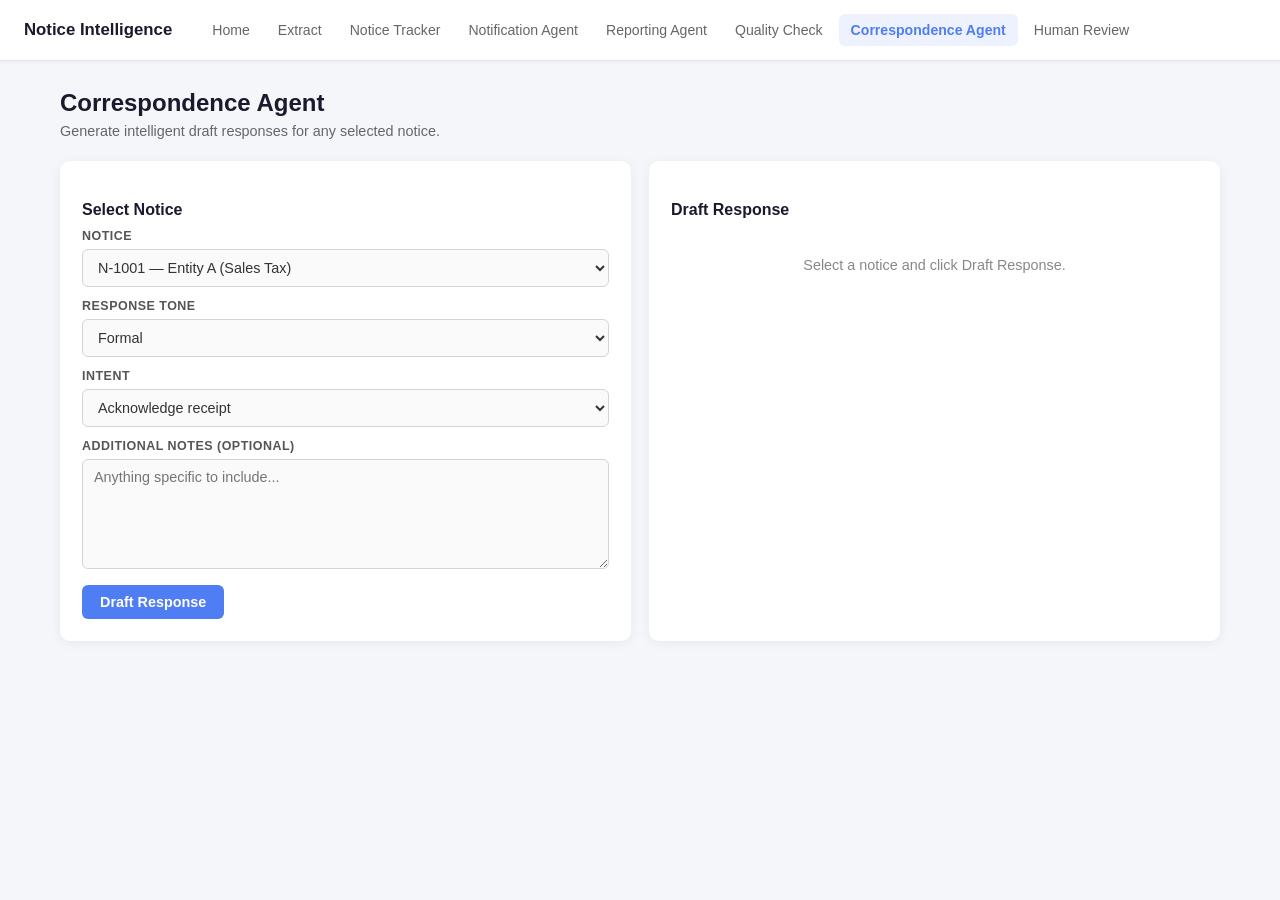
==== src/agentdi/wwwroot/pages/correspondence.html @ 661b68ec "Merge src/app into src/agentdi wwwroot, add Extract page calling backend APIs Agent-Logs-Url: https:" ====
<!DOCTYPE html>
<html lang="en">
<head>
  <meta charset="UTF-8" />
  <meta name="viewport" content="width=device-width, initial-scale=1.0" />
  <title>Correspondence Agent</title>
  <link rel="stylesheet" href="../assets/styles.css" />
</head>
<body>
  <main>
    <h1>Correspondence Agent</h1>
    <div class="subtitle">Generate intelligent draft responses for any selected notice.</div>

    <div class="grid-2">
      <div class="card">
        <h2>Select Notice</h2>
        <div class="row">
          <label>Notice</label>
          <select id="notice-select"></select>
        </div>
        <div class="row">
          <label>Response Tone</label>
          <select id="tone">
            <option value="formal">Formal</option>
            <option value="concise">Concise</option>
            <option value="apologetic">Apologetic</option>
            <option value="dispute">Dispute</option>
          </select>
        </div>
        <div class="row">
          <label>Intent</label>
          <select id="intent">
            <option value="acknowledge">Acknowledge receipt</option>
            <option value="request-extension">Request extension</option>
            <option value="dispute">Dispute amount</option>
            <option value="confirm-payment">Confirm payment</option>
          </select>
        </div>
        <div class="row">
          <label>Additional Notes (optional)</label>
          <textarea id="notes" placeholder="Anything specific to include..."></textarea>
        </div>
        <button id="generate">Draft Response</button>
      </div>

      <div class="card">
        <h2>Draft Response</h2>
        <div id="draft-area">
          <div class="empty">Select a notice and click Draft Response.</div>
        </div>
      </div>
    </div>
  </main>

  <script src="../assets/data.js"></script>
  <script src="../assets/app.js"></script>
  <script>
    renderHeader('Correspondence Agent');

    const sel = document.getElementById('notice-select');
    sel.innerHTML = MOCK.notices.map(n =>
      `<option value="${n.id}">${esc(n.id)} — ${esc(n.entity)} (${esc(n.taxType)})</option>`
    ).join('');

    function draft(notice, tone, intent, notes) {
      const greeting = tone === 'concise' ? 'Hello,' : 'To Whom It May Concern,';
      const closing = tone === 'concise' ? 'Regards,' : 'Sincerely,';
      const intro = {
        acknowledge: `We acknowledge receipt of notice ${notice.id} dated ${notice.noticeDate} regarding ${notice.taxType}.`,
        'request-extension': `We are writing in reference to notice ${notice.id} dated ${notice.noticeDate} and respectfully request an extension to respond.`,
        dispute: `We are writing in reference to notice ${notice.id} dated ${notice.noticeDate}. After review, we believe the assessed amount of ${notice.amountDue ?? 0} ${notice.currency} requires further clarification.`,
        'confirm-payment': `We confirm payment in response to notice ${notice.id} dated ${notice.noticeDate} for ${notice.taxType}.`
      }[intent];

      const body = {
        acknowledge: `We are reviewing the items described and will respond by ${notice.dueDate ?? 'the indicated due date'}.`,
        'request-extension': `Given the volume of supporting documentation required, we request an additional 30 days beyond the current due date of ${notice.dueDate ?? 'the indicated due date'}.`,
        dispute: `Our records indicate a different calculation. We have attached supporting documentation and request a review at your earliest convenience.`,
        'confirm-payment': `Payment has been remitted in full. Please update your records and confirm receipt.`
      }[intent];

      const apology = tone === 'apologetic' ? '\n\nWe apologize for any inconvenience caused and appreciate your patience.' : '';
      const extra = notes ? `\n\nAdditional information: ${notes}` : '';

      return `${greeting}\n\n${intro}\n\n${body}${apology}${extra}\n\nPlease direct any questions to the assignee on file (${notice.assignedTo}).\n\n${closing}\n${notice.entity} — Tax Operations`;
    }

    document.getElementById('generate').addEventListener('click', () => {
      const n = MOCK.notices.find(x => x.id === sel.value);
      const text = draft(
        n,
        document.getElementById('tone').value,
        document.getElementById('intent').value,
        document.getElementById('notes').value.trim()
      );
      document.getElementById('draft-area').innerHTML = `
        <textarea id="draft-text" style="min-height:280px;font-family:ui-monospace,Menlo,Consolas,monospace;font-size:0.82rem;">${esc(text)}</textarea>
        <div class="flex" style="margin-top:10px;">
          <button id="copy">Copy</button>
          <button id="save" class="btn-secondary" style="color:#fff;background:#16a34a;">Save to Notice</button>
        </div>
        <div id="save-msg"></div>
      `;
      document.getElementById('copy').addEventListener('click', () => {
        navigator.clipboard.writeText(document.getElementById('draft-text').value);
        document.getElementById('save-msg').innerHTML = `<div class="notice success">Copied to clipboard.</div>`;
      });
      document.getElementById('save').addEventListener('click', () => {
        n.attachments.push({ name: `draft-response-${Date.now()}.txt`, kind: 'response' });
        document.getElementById('save-msg').innerHTML = `<div class="notice success">Saved as response attachment on ${n.id}.</div>`;
      });
    });
  </script>
</body>
</html>
---- src/agentdi/wwwroot/assets/styles.css ----
* { box-sizing: border-box; margin: 0; padding: 0; }

:root {
  --primary: #4f7df3;
  --primary-dark: #3a65d6;
  --bg: #f4f6f9;
  --card: #ffffff;
  --text: #1a1a2e;
  --muted: #666;
  --border: #e5e7eb;
  --input-bg: #fafafa;
}

body {
  font-family: -apple-system, BlinkMacSystemFont, 'Segoe UI', sans-serif;
  background: var(--bg);
  color: #333;
  min-height: 100vh;
  display: flex;
  flex-direction: column;
}

header {
  background: var(--card);
  border-bottom: 1px solid var(--border);
  padding: 14px 24px;
  display: flex;
  align-items: center;
  gap: 28px;
  box-shadow: 0 1px 4px rgba(0,0,0,0.04);
}
header .brand { font-weight: 700; color: var(--text); font-size: 1.05rem; }
header nav { display: flex; gap: 4px; flex-wrap: wrap; }
header nav a {
  padding: 8px 12px;
  border-radius: 6px;
  text-decoration: none;
  color: var(--muted);
  font-size: 0.88rem;
  font-weight: 500;
}
header nav a:hover { background: #eef2ff; color: var(--primary); }
header nav a.active { background: #eef2ff; color: var(--primary); font-weight: 600; }

main {
  flex: 1;
  width: 100%;
  max-width: 1200px;
  margin: 0 auto;
  padding: 28px 20px;
}

h1 { font-size: 1.5rem; font-weight: 600; color: var(--text); margin-bottom: 6px; }
h2 { font-size: 1rem; font-weight: 600; color: var(--text); margin: 18px 0 10px; }
h3 { font-size: 0.95rem; font-weight: 600; color: var(--text); margin-bottom: 8px; }
.subtitle { color: var(--muted); font-size: 0.9rem; margin-bottom: 22px; }

.card {
  background: var(--card);
  border-radius: 10px;
  box-shadow: 0 2px 12px rgba(0,0,0,0.06);
  padding: 22px;
  margin-bottom: 18px;
}

.grid-2 { display: grid; grid-template-columns: 1fr 1fr; gap: 18px; }
.grid-3 { display: grid; grid-template-columns: repeat(3, 1fr); gap: 18px; }
@media (max-width: 800px) { .grid-2, .grid-3 { grid-template-columns: 1fr; } }

label { display: block; font-size: 0.78rem; font-weight: 600; margin-bottom: 6px; color: #555; text-transform: uppercase; letter-spacing: 0.04em; }
input[type=text], input[type=email], input[type=number], input[type=date], textarea, select {
  width: 100%; border: 1px solid #d1d5db; border-radius: 6px; padding: 9px 11px;
  font-size: 0.9rem; color: #333; background: var(--input-bg); outline: none; font-family: inherit;
}
textarea { resize: vertical; min-height: 110px; }
input:focus, textarea:focus, select:focus { border-color: var(--primary); background: #fff; }
.row { margin-bottom: 12px; }

button, .btn {
  background: var(--primary); color: #fff; border: none; border-radius: 6px;
  padding: 9px 18px; font-size: 0.9rem; font-weight: 600; cursor: pointer;
  text-decoration: none; display: inline-block;
}
button:hover:not(:disabled), .btn:hover { background: var(--primary-dark); }
button:disabled { background: #a5b4fc; cursor: not-allowed; }
.btn-secondary { background: #e5e7eb; color: #333; }
.btn-secondary:hover { background: #d1d5db; }
.btn-danger { background: #dc2626; }
.btn-danger:hover { background: #b91c1c; }

table { width: 100%; border-collapse: collapse; font-size: 0.88rem; }
th, td { text-align: left; padding: 10px 12px; border-bottom: 1px solid var(--border); }
th { background: #f8fafc; color: #555; font-weight: 600; text-transform: uppercase; font-size: 0.75rem; letter-spacing: 0.04em; }
tr:hover td { background: #fafbfd; }

.badge { display: inline-block; padding: 2px 10px; border-radius: 999px; font-size: 0.72rem; font-weight: 600; }
.badge.high { background: #fee2e2; color: #b91c1c; }
.badge.medium { background: #fef3c7; color: #92400e; }
.badge.low { background: #dcfce7; color: #166534; }
.badge.action { background: #dbeafe; color: #1e40af; }
.badge.info { background: #f1f5f9; color: #475569; }
.badge.open { background: #fef3c7; color: #92400e; }
.badge.closed { background: #dcfce7; color: #166534; }
.badge.review { background: #ede9fe; color: #6d28d9; }

.stat {
  background: linear-gradient(135deg, #eef2ff, #f8fafc);
  border-radius: 8px; padding: 18px; text-align: center;
}
.stat .num { font-size: 1.8rem; font-weight: 700; color: var(--primary); }
.stat .lbl { font-size: 0.82rem; color: var(--muted); margin-top: 4px; }

.empty { color: #888; font-size: 0.9rem; padding: 28px; text-align: center; }
.summary { background: #f8fafc; border-left: 3px solid var(--primary); padding: 12px 14px; border-radius: 4px; margin-top: 12px; font-size: 0.9rem; line-height: 1.55; }

pre { background: #0f172a; color: #e2e8f0; padding: 12px; border-radius: 6px; font-size: 0.78rem; overflow: auto; max-height: 280px; white-space: pre-wrap; }

.toolbar { display: flex; gap: 10px; align-items: center; margin-bottom: 14px; flex-wrap: wrap; }
.toolbar .spacer { flex: 1; }

.flex { display: flex; gap: 10px; align-items: center; }
.flex-col { display: flex; flex-direction: column; gap: 8px; }

.bar-chart { display: flex; align-items: flex-end; gap: 12px; height: 180px; padding: 10px 0; border-bottom: 1px solid var(--border); }
.bar-chart .bar { flex: 1; background: linear-gradient(180deg, var(--primary), #93b4ff); border-radius: 4px 4px 0 0; position: relative; min-height: 4px; }
.bar-chart .bar::after { content: attr(data-value); position: absolute; top: -18px; left: 50%; transform: translateX(-50%); font-size: 0.72rem; color: var(--muted); }
.bar-labels { display: flex; gap: 12px; margin-top: 6px; }
.bar-labels span { flex: 1; text-align: center; font-size: 0.75rem; color: var(--muted); }

.list-item {
  border: 1px solid var(--border); border-radius: 6px; padding: 12px 14px;
  margin-bottom: 8px; background: #fff;
}
.list-item .meta { font-size: 0.78rem; color: var(--muted); margin-top: 4px; }

.diff-old { background: #fee2e2; padding: 2px 4px; border-radius: 3px; }
.diff-new { background: #dcfce7; padding: 2px 4px; border-radius: 3px; }

.notice { padding: 10px 14px; border-radius: 6px; margin-bottom: 12px; font-size: 0.88rem; }
.notice.success { background: #dcfce7; color: #166534; }
.notice.warn { background: #fef3c7; color: #92400e; }
.notice.error { background: #fee2e2; color: #b91c1c; }
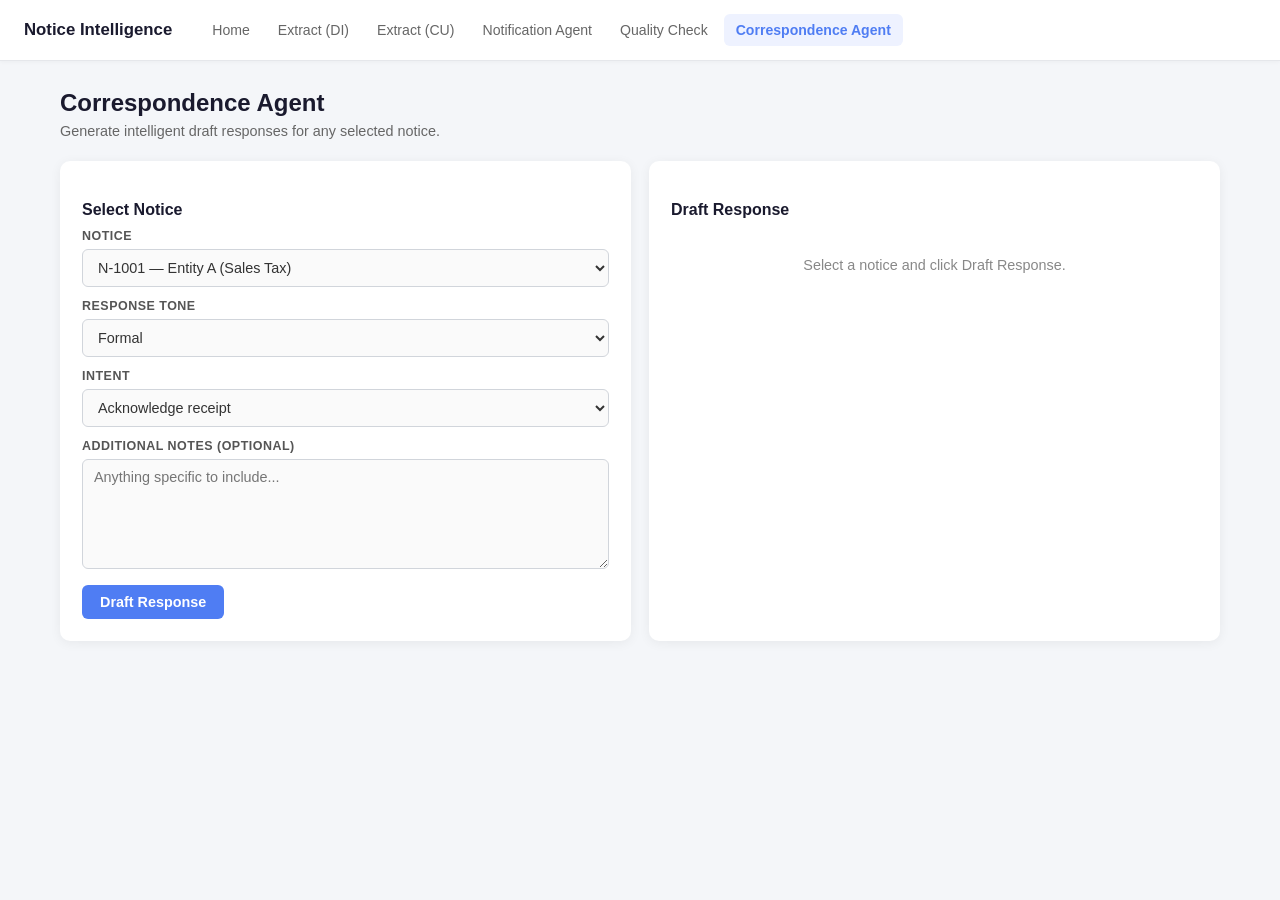
==== commit 943f3005: "Refactor agent and API endpoints for base64 document processing - Removed CtAgTracker class as it is" ====
--- a/src/agentdi/wwwroot/pages/correspondence.html
+++ b/src/agentdi/wwwroot/pages/correspondence.html
@@ -5,6 +5,24 @@
   <meta name="viewport" content="width=device-width, initial-scale=1.0" />
   <title>Correspondence Agent</title>
   <link rel="stylesheet" href="../assets/styles.css" />
+  <style>
+    .approval-overlay {
+      position: fixed; inset: 0; background: rgba(0,0,0,0.45);
+      display: flex; align-items: center; justify-content: center; z-index: 100;
+    }
+    .approval-box {
+      background: #fff; border-radius: 10px; padding: 28px 32px;
+      max-width: 520px; width: 90%; box-shadow: 0 8px 32px rgba(0,0,0,0.18);
+    }
+    .approval-box h3 { margin-bottom: 6px; color: #1a1a2e; }
+    .approval-box .label { font-size: 0.75rem; font-weight: 600; color: #555; text-transform: uppercase; margin: 14px 0 4px; }
+    .approval-box pre { background: #f4f6f9; border-radius: 6px; padding: 10px; font-size: 0.8rem; white-space: pre-wrap; word-break: break-all; max-height: 160px; overflow-y: auto; }
+    .approval-actions { display: flex; gap: 10px; margin-top: 20px; }
+    .btn-approve { background: #16a34a; color: #fff; }
+    .btn-approve:hover { background: #15803d; }
+    .btn-reject { background: #dc2626; color: #fff; }
+    .btn-reject:hover { background: #b91c1c; }
+  </style>
 </head>
 <body>
   <main>
@@ -52,6 +70,19 @@
     </div>
   </main>
 
+  <div id="approval-overlay" class="approval-overlay" style="display:none;">
+    <div class="approval-box">
+      <h3>Tool Call Approval Required</h3>
+      <p style="color:#555;font-size:0.88rem;margin-top:4px;">The agent wants to call an external tool. Review the details and approve or reject.</p>
+      <div class="label">Server</div>
+      <div id="approval-server" style="font-weight:600;font-size:0.9rem;"></div>
+      <div class="approval-actions">
+        <button class="btn-approve" id="btn-approve">Approve</button>
+        <button class="btn-reject" id="btn-reject">Reject</button>
+      </div>
+    </div>
+  </div>
+
   <script src="../assets/data.js"></script>
   <script src="../assets/app.js"></script>
   <script>
@@ -62,53 +93,84 @@
       `<option value="${n.id}">${esc(n.id)} — ${esc(n.entity)} (${esc(n.taxType)})</option>`
     ).join('');
 
-    function draft(notice, tone, intent, notes) {
-      const greeting = tone === 'concise' ? 'Hello,' : 'To Whom It May Concern,';
-      const closing = tone === 'concise' ? 'Regards,' : 'Sincerely,';
-      const intro = {
-        acknowledge: `We acknowledge receipt of notice ${notice.id} dated ${notice.noticeDate} regarding ${notice.taxType}.`,
-        'request-extension': `We are writing in reference to notice ${notice.id} dated ${notice.noticeDate} and respectfully request an extension to respond.`,
-        dispute: `We are writing in reference to notice ${notice.id} dated ${notice.noticeDate}. After review, we believe the assessed amount of ${notice.amountDue ?? 0} ${notice.currency} requires further clarification.`,
-        'confirm-payment': `We confirm payment in response to notice ${notice.id} dated ${notice.noticeDate} for ${notice.taxType}.`
-      }[intent];
+    const draftArea = document.getElementById('draft-area');
+    const overlay = document.getElementById('approval-overlay');
 
-      const body = {
-        acknowledge: `We are reviewing the items described and will respond by ${notice.dueDate ?? 'the indicated due date'}.`,
-        'request-extension': `Given the volume of supporting documentation required, we request an additional 30 days beyond the current due date of ${notice.dueDate ?? 'the indicated due date'}.`,
-        dispute: `Our records indicate a different calculation. We have attached supporting documentation and request a review at your earliest convenience.`,
-        'confirm-payment': `Payment has been remitted in full. Please update your records and confirm receipt.`
-      }[intent];
-
-      const apology = tone === 'apologetic' ? '\n\nWe apologize for any inconvenience caused and appreciate your patience.' : '';
-      const extra = notes ? `\n\nAdditional information: ${notes}` : '';
-
-      return `${greeting}\n\n${intro}\n\n${body}${apology}${extra}\n\nPlease direct any questions to the assignee on file (${notice.assignedTo}).\n\n${closing}\n${notice.entity} — Tax Operations`;
+    function showLoading() {
+      draftArea.innerHTML = '<div class="empty">Agent is running...</div>';
     }
 
-    document.getElementById('generate').addEventListener('click', () => {
-      const n = MOCK.notices.find(x => x.id === sel.value);
-      const text = draft(
-        n,
-        document.getElementById('tone').value,
-        document.getElementById('intent').value,
-        document.getElementById('notes').value.trim()
-      );
-      document.getElementById('draft-area').innerHTML = `
-        <textarea id="draft-text" style="min-height:280px;font-family:ui-monospace,Menlo,Consolas,monospace;font-size:0.82rem;">${esc(text)}</textarea>
-        <div class="flex" style="margin-top:10px;">
+    function showResult(response) {
+      let display = response;
+      try {
+        const parsed = JSON.parse(response);
+        display = JSON.stringify(parsed, null, 2);
+      } catch (_) {}
+      draftArea.innerHTML = `
+        <textarea id="draft-text" style="min-height:280px;font-family:ui-monospace,Menlo,Consolas,monospace;font-size:0.82rem;">${esc(display)}</textarea>
+        <div style="margin-top:10px;">
           <button id="copy">Copy</button>
-          <button id="save" class="btn-secondary" style="color:#fff;background:#16a34a;">Save to Notice</button>
         </div>
         <div id="save-msg"></div>
       `;
       document.getElementById('copy').addEventListener('click', () => {
         navigator.clipboard.writeText(document.getElementById('draft-text').value);
-        document.getElementById('save-msg').innerHTML = `<div class="notice success">Copied to clipboard.</div>`;
+        document.getElementById('save-msg').innerHTML = '<div class="notice success">Copied to clipboard.</div>';
       });
-      document.getElementById('save').addEventListener('click', () => {
-        n.attachments.push({ name: `draft-response-${Date.now()}.txt`, kind: 'response' });
-        document.getElementById('save-msg').innerHTML = `<div class="notice success">Saved as response attachment on ${n.id}.</div>`;
-      });
+    }
+
+    function showApproval(runId, toolCall) {
+      document.getElementById('approval-server').textContent = toolCall.serverLabel || '—';
+      overlay.style.display = 'flex';
+
+      document.getElementById('btn-approve').onclick = () => sendApproval(runId, true);
+      document.getElementById('btn-reject').onclick = () => sendApproval(runId, false);
+    }
+
+    async function sendApproval(runId, approved) {
+      overlay.style.display = 'none';
+      showLoading();
+      try {
+        const res = await fetch('/correspondence/approve', {
+          method: 'POST',
+          headers: { 'Content-Type': 'application/json' },
+          body: JSON.stringify({ runId, approved })
+        });
+        const data = await res.json();
+        if (data.status === 'pending_approval') {
+          showApproval(data.runId, data.toolCall);
+        } else {
+          showResult(data.response ?? '');
+        }
+      } catch (err) {
+        draftArea.innerHTML = `<div class="notice" style="color:#b91c1c;">Error: ${esc(String(err))}</div>`;
+      }
+    }
+
+    document.getElementById('generate').addEventListener('click', async () => {
+      const n = MOCK.notices.find(x => x.id === sel.value);
+      const payload = {
+        notice: n,
+        tone: document.getElementById('tone').value,
+        intent: document.getElementById('intent').value,
+        notes: document.getElementById('notes').value.trim()
+      };
+      showLoading();
+      try {
+        const res = await fetch('/correspondence/draft', {
+          method: 'POST',
+          headers: { 'Content-Type': 'application/json' },
+          body: JSON.stringify({ json: JSON.stringify(payload) })
+        });
+        const data = await res.json();
+        if (data.status === 'pending_approval') {
+          showApproval(data.runId, data.toolCall);
+        } else {
+          showResult(data.response ?? '');
+        }
+      } catch (err) {
+        draftArea.innerHTML = `<div class="notice" style="color:#b91c1c;">Error: ${esc(String(err))}</div>`;
+      }
     });
   </script>
 </body>
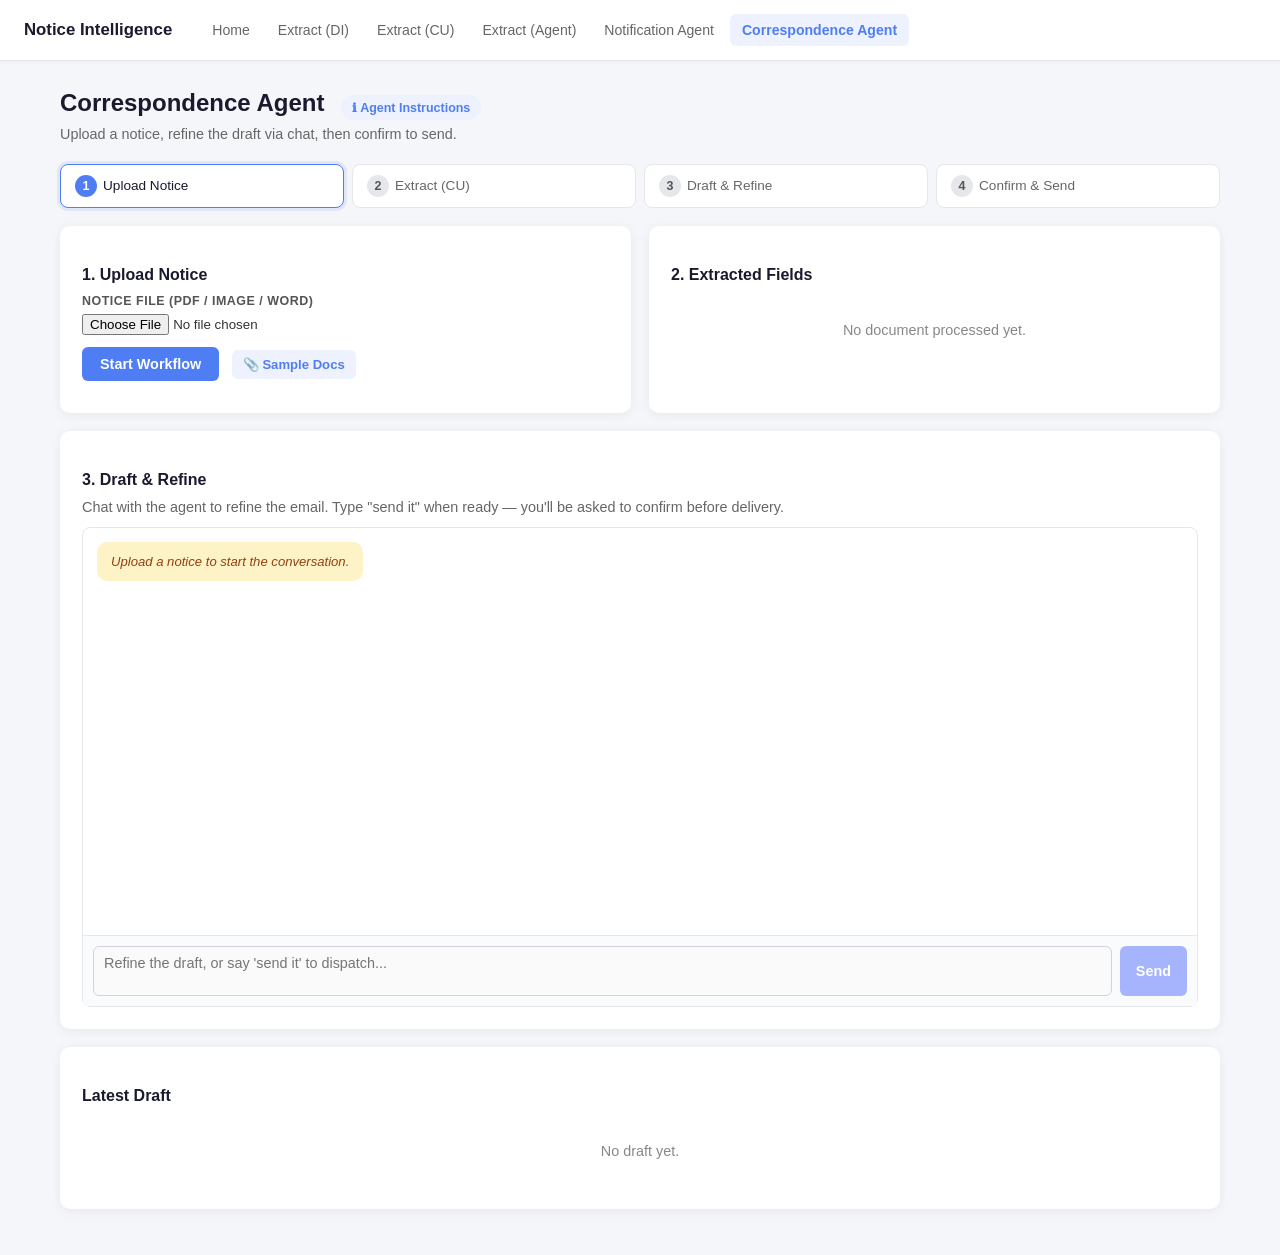
==== commit 5720ae92: "Add sample4.png to the samples directory Co-authored-by: Copilot <copilot@github.com>" ====
--- a/src/agentdi/wwwroot/pages/correspondence.html
+++ b/src/agentdi/wwwroot/pages/correspondence.html
@@ -6,130 +6,253 @@
   <title>Correspondence Agent</title>
   <link rel="stylesheet" href="../assets/styles.css" />
   <style>
-    .approval-overlay {
-      position: fixed; inset: 0; background: rgba(0,0,0,0.45);
-      display: flex; align-items: center; justify-content: center; z-index: 100;
-    }
-    .approval-box {
-      background: #fff; border-radius: 10px; padding: 28px 32px;
-      max-width: 520px; width: 90%; box-shadow: 0 8px 32px rgba(0,0,0,0.18);
-    }
+    .workflow-steps { display: flex; gap: 8px; margin-bottom: 18px; flex-wrap: wrap; }
+    .step { flex: 1; min-width: 140px; background: #fff; border: 1px solid var(--border); border-radius: 8px; padding: 10px 14px; font-size: 0.85rem; color: var(--muted); }
+    .step .num { display: inline-block; width: 22px; height: 22px; border-radius: 50%; background: #e5e7eb; color: #555; text-align: center; font-weight: 700; font-size: 0.78rem; line-height: 22px; margin-right: 6px; }
+    .step.active { border-color: var(--primary); color: var(--text); box-shadow: 0 0 0 3px rgba(79,125,243,0.12); }
+    .step.active .num { background: var(--primary); color: #fff; }
+    .step.done { border-color: #16a34a; color: #166534; }
+    .step.done .num { background: #16a34a; color: #fff; }
+
+    .chat-window { display: flex; flex-direction: column; height: 480px; border: 1px solid var(--border); border-radius: 8px; background: #fff; }
+    .chat-messages { flex: 1; overflow-y: auto; padding: 14px; display: flex; flex-direction: column; gap: 12px; }
+    .msg { display: flex; flex-direction: column; max-width: 85%; }
+    .msg.user { align-self: flex-end; align-items: flex-end; }
+    .msg.assistant, .msg.system { align-self: flex-start; }
+    .msg .who { font-size: 0.7rem; color: var(--muted); margin-bottom: 3px; text-transform: uppercase; letter-spacing: 0.04em; font-weight: 600; }
+    .msg .bubble { padding: 10px 14px; border-radius: 10px; font-size: 0.88rem; line-height: 1.45; white-space: pre-wrap; word-break: break-word; }
+    .msg.user .bubble { background: var(--primary); color: #fff; }
+    .msg.assistant .bubble { background: #f1f5f9; color: var(--text); }
+    .msg.system .bubble { background: #fef3c7; color: #92400e; font-style: italic; font-size: 0.82rem; }
+    .chat-input { display: flex; gap: 8px; padding: 10px; border-top: 1px solid var(--border); background: #fafbfd; }
+    .chat-input textarea { flex: 1; min-height: 44px; max-height: 120px; padding: 8px 10px; resize: none; }
+    .chat-input button { padding: 8px 16px; }
+
+    .draft-card { background: #fff; border: 1px solid var(--border); border-radius: 8px; padding: 16px; }
+    .draft-row { margin-bottom: 10px; font-size: 0.88rem; }
+    .draft-row .lbl { font-size: 0.72rem; font-weight: 600; color: var(--muted); text-transform: uppercase; letter-spacing: 0.04em; margin-bottom: 3px; }
+    .draft-body { background: #f8fafc; border-left: 3px solid var(--primary); padding: 10px 12px; border-radius: 4px; font-size: 0.88rem; line-height: 1.55; white-space: pre-wrap; }
+
+    .approval-overlay { position: fixed; inset: 0; background: rgba(0,0,0,0.45); display: flex; align-items: center; justify-content: center; z-index: 100; }
+    .approval-box { background: #fff; border-radius: 10px; padding: 28px 32px; max-width: 560px; width: 90%; box-shadow: 0 8px 32px rgba(0,0,0,0.18); }
     .approval-box h3 { margin-bottom: 6px; color: #1a1a2e; }
-    .approval-box .label { font-size: 0.75rem; font-weight: 600; color: #555; text-transform: uppercase; margin: 14px 0 4px; }
-    .approval-box pre { background: #f4f6f9; border-radius: 6px; padding: 10px; font-size: 0.8rem; white-space: pre-wrap; word-break: break-all; max-height: 160px; overflow-y: auto; }
+    .approval-box .lbl { font-size: 0.72rem; font-weight: 600; color: #555; text-transform: uppercase; margin: 14px 0 4px; }
+    .approval-box .val { font-size: 0.88rem; color: var(--text); }
     .approval-actions { display: flex; gap: 10px; margin-top: 20px; }
     .btn-approve { background: #16a34a; color: #fff; }
     .btn-approve:hover { background: #15803d; }
     .btn-reject { background: #dc2626; color: #fff; }
     .btn-reject:hover { background: #b91c1c; }
+    .spinner { display: inline-block; width: 14px; height: 14px; border: 2px solid rgba(255,255,255,0.5); border-top-color: #fff; border-radius: 50%; animation: spin 0.7s linear infinite; margin-right: 8px; vertical-align: middle; }
+    @keyframes spin { to { transform: rotate(360deg); } }
   </style>
 </head>
 <body>
   <main>
-    <h1>Correspondence Agent</h1>
-    <div class="subtitle">Generate intelligent draft responses for any selected notice.</div>
+    <h1>Correspondence Agent <span id="agent-info-host"></span></h1>
+    <div class="subtitle">Upload a notice, refine the draft via chat, then confirm to send.</div>
+
+    <div class="workflow-steps">
+      <div class="step active" id="step-1"><span class="num">1</span>Upload Notice</div>
+      <div class="step" id="step-2"><span class="num">2</span>Extract (CU)</div>
+      <div class="step" id="step-3"><span class="num">3</span>Draft &amp; Refine</div>
+      <div class="step" id="step-4"><span class="num">4</span>Confirm &amp; Send</div>
+    </div>
 
     <div class="grid-2">
       <div class="card">
-        <h2>Select Notice</h2>
+        <h2>1. Upload Notice</h2>
         <div class="row">
-          <label>Notice</label>
-          <select id="notice-select"></select>
+          <label>Notice file (PDF / image / Word)</label>
+          <input type="file" id="file-input" accept=".pdf,.png,.jpg,.jpeg,.tif,.tiff,.bmp,.doc,.docx" />
         </div>
-        <div class="row">
-          <label>Response Tone</label>
-          <select id="tone">
-            <option value="formal">Formal</option>
-            <option value="concise">Concise</option>
-            <option value="apologetic">Apologetic</option>
-            <option value="dispute">Dispute</option>
-          </select>
+        <button id="btn-upload">Start Workflow</button>
+        <span id="sample-docs-host"></span>
+        <div id="sample-selected" class="sample-selected" style="display:none;"></div>
+        <div id="upload-status" style="margin-top:10px;font-size:0.85rem;color:var(--muted);"></div>
+      </div>
+
+      <div class="card">
+        <h2>2. Extracted Fields</h2>
+        <div id="extracted-area"><div class="empty">No document processed yet.</div></div>
+      </div>
+    </div>
+
+    <div class="card">
+      <h2>3. Draft &amp; Refine</h2>
+      <p class="subtitle" style="margin:0 0 12px;">Chat with the agent to refine the email. Type "send it" when ready &mdash; you'll be asked to confirm before delivery.</p>
+      <div class="chat-window">
+        <div class="chat-messages" id="chat-messages">
+          <div class="msg system"><div class="bubble">Upload a notice to start the conversation.</div></div>
         </div>
-        <div class="row">
-          <label>Intent</label>
-          <select id="intent">
-            <option value="acknowledge">Acknowledge receipt</option>
-            <option value="request-extension">Request extension</option>
-            <option value="dispute">Dispute amount</option>
-            <option value="confirm-payment">Confirm payment</option>
-          </select>
-        </div>
-        <div class="row">
-          <label>Additional Notes (optional)</label>
-          <textarea id="notes" placeholder="Anything specific to include..."></textarea>
-        </div>
-        <button id="generate">Draft Response</button>
-      </div>
-
-      <div class="card">
-        <h2>Draft Response</h2>
-        <div id="draft-area">
-          <div class="empty">Select a notice and click Draft Response.</div>
+        <div class="chat-input">
+          <textarea id="chat-text" placeholder="Refine the draft, or say 'send it' to dispatch..." disabled></textarea>
+          <button id="btn-send" disabled>Send</button>
         </div>
       </div>
     </div>
+
+    <div class="card">
+      <h2>Latest Draft</h2>
+      <div id="draft-area"><div class="empty">No draft yet.</div></div>
+    </div>
   </main>
 
   <div id="approval-overlay" class="approval-overlay" style="display:none;">
     <div class="approval-box">
-      <h3>Tool Call Approval Required</h3>
-      <p style="color:#555;font-size:0.88rem;margin-top:4px;">The agent wants to call an external tool. Review the details and approve or reject.</p>
-      <div class="label">Server</div>
-      <div id="approval-server" style="font-weight:600;font-size:0.9rem;"></div>
+      <h3>Final Confirmation</h3>
+      <p style="color:#555;font-size:0.88rem;margin-top:4px;">The agent is about to call the email tool. Approve to send, or reject to keep editing.</p>
+      <div class="lbl">Server</div>
+      <div class="val" id="approval-server">&mdash;</div>
+      <div class="lbl">Latest Draft</div>
+      <div class="val" id="approval-draft" style="white-space:pre-wrap;background:#f8fafc;padding:10px;border-radius:4px;max-height:200px;overflow-y:auto;font-size:0.82rem;">&mdash;</div>
       <div class="approval-actions">
-        <button class="btn-approve" id="btn-approve">Approve</button>
+        <button class="btn-approve" id="btn-approve">Approve &amp; Send</button>
         <button class="btn-reject" id="btn-reject">Reject</button>
       </div>
     </div>
   </div>
 
-  <script src="../assets/data.js"></script>
   <script src="../assets/app.js"></script>
   <script>
     renderHeader('Correspondence Agent');
-
-    const sel = document.getElementById('notice-select');
-    sel.innerHTML = MOCK.notices.map(n =>
-      `<option value="${n.id}">${esc(n.id)} — ${esc(n.entity)} (${esc(n.taxType)})</option>`
-    ).join('');
-
-    const draftArea = document.getElementById('draft-area');
-    const overlay = document.getElementById('approval-overlay');
-
-    function showLoading() {
-      draftArea.innerHTML = '<div class="empty">Agent is running...</div>';
-    }
-
-    function showResult(response) {
-      let display = response;
+    mountAgentInstructionsPanel('agent-info-host', ['ct-ag-correspondence']);
+
+    const state = { previousResponseId: null, pendingRunId: null, latestDraft: null };
+    const $ = id => document.getElementById(id);
+    const chatMessages = $('chat-messages');
+    const chatText = $('chat-text');
+    const btnSend = $('btn-send');
+    const btnUpload = $('btn-upload');
+    const fileInput = $('file-input');
+    const overlay = $('approval-overlay');
+
+    let pickedSample = null;
+    const samplePicker = mountSampleDocsPopover('sample-docs-host', {
+      onPick: s => {
+        pickedSample = s;
+        fileInput.value = '';
+        const el = $('sample-selected');
+        el.textContent = `Selected sample: ${s.label}`;
+        el.style.display = 'block';
+      }
+    });
+    fileInput.addEventListener('change', () => {
+      pickedSample = null;
+      samplePicker && samplePicker.clearSelection();
+      $('sample-selected').style.display = 'none';
+    });
+
+    function setStep(active) {
+      for (let i = 1; i <= 4; i++) {
+        const el = $(`step-${i}`);
+        el.classList.remove('active', 'done');
+        if (i < active) el.classList.add('done');
+        else if (i === active) el.classList.add('active');
+      }
+    }
+
+    function appendMessage(role, text) {
+      const wrap = document.createElement('div');
+      wrap.className = `msg ${role}`;
+      const who = role === 'user' ? 'You' : role === 'assistant' ? 'Agent' : 'System';
+      wrap.innerHTML = `<div class="who">${who}</div><div class="bubble"></div>`;
+      wrap.querySelector('.bubble').textContent = text;
+      chatMessages.appendChild(wrap);
+      chatMessages.scrollTop = chatMessages.scrollHeight;
+    }
+
+    function setChatEnabled(enabled) {
+      chatText.disabled = !enabled;
+      btnSend.disabled = !enabled;
+    }
+
+    function setUploading(loading) {
+      btnUpload.disabled = loading;
+      btnUpload.innerHTML = loading ? '<span class="spinner"></span>Processing...' : 'Start Workflow';
+    }
+
+    function setSending(loading) {
+      btnSend.disabled = loading || chatText.disabled;
+      btnSend.innerHTML = loading ? '<span class="spinner"></span>' : 'Send';
+    }
+
+    function parseDraft(text) {
+      if (!text) return null;
+      const subjectMatch = text.match(/Subject:\s*(.+)/i);
+      const toMatch = text.match(/To:\s*(.+)/i);
+      const bodyMatch = text.match(/---\s*([\s\S]*?)\s*---/);
+      if (!subjectMatch && !bodyMatch) return null;
+      return {
+        subject: subjectMatch ? subjectMatch[1].trim() : '',
+        to: toMatch ? toMatch[1].trim() : '',
+        body: bodyMatch ? bodyMatch[1].trim() : ''
+      };
+    }
+
+    function renderDraft(text) {
+      const d = parseDraft(text);
+      if (!d) {
+        $('draft-area').innerHTML = `<div class="empty">${esc(text || 'No draft yet.')}</div>`;
+        return;
+      }
+      state.latestDraft = d;
+      $('draft-area').innerHTML = `
+        <div class="draft-card">
+          <div class="draft-row"><div class="lbl">To</div><div>${esc(d.to)}</div></div>
+          <div class="draft-row"><div class="lbl">Subject</div><div>${esc(d.subject)}</div></div>
+          <div class="draft-row"><div class="lbl">Body</div><div class="draft-body">${esc(d.body)}</div></div>
+        </div>`;
+    }
+
+    function renderExtracted(json) {
       try {
-        const parsed = JSON.parse(response);
-        display = JSON.stringify(parsed, null, 2);
-      } catch (_) {}
-      draftArea.innerHTML = `
-        <textarea id="draft-text" style="min-height:280px;font-family:ui-monospace,Menlo,Consolas,monospace;font-size:0.82rem;">${esc(display)}</textarea>
-        <div style="margin-top:10px;">
-          <button id="copy">Copy</button>
-        </div>
-        <div id="save-msg"></div>
-      `;
-      document.getElementById('copy').addEventListener('click', () => {
-        navigator.clipboard.writeText(document.getElementById('draft-text').value);
-        document.getElementById('save-msg').innerHTML = '<div class="notice success">Copied to clipboard.</div>';
-      });
-    }
-
-    function showApproval(runId, toolCall) {
-      document.getElementById('approval-server').textContent = toolCall.serverLabel || '—';
+        const m = json.match(/\{[\s\S]*\}/);
+        const parsed = m ? JSON.parse(m[0]) : null;
+        if (!parsed) throw new Error('not json');
+        const rows = Object.entries(parsed).map(([k, v]) =>
+          `<div class="draft-row"><div class="lbl">${esc(k)}</div><div>${esc(v)}</div></div>`).join('');
+        $('extracted-area').innerHTML = `<div class="draft-card">${rows}</div>`;
+      } catch {
+        $('extracted-area').innerHTML = `<pre>${esc(json)}</pre>`;
+      }
+    }
+
+    function handleAgentResponse(data) {
+      if (data.previousResponseId) state.previousResponseId = data.previousResponseId;
+      if (data.extracted) renderExtracted(data.extracted);
+
+      if (data.status === 'pending_approval') {
+        state.pendingRunId = data.runId;
+        appendMessage('system', 'Agent is requesting to send the email. Please approve or reject.');
+        setStep(4);
+        showApproval(data.toolCall);
+      } else if (data.status === 'complete') {
+        if (data.response) {
+          appendMessage('assistant', data.response);
+          renderDraft(data.response);
+        }
+        setStep(3);
+        setChatEnabled(true);
+      }
+    }
+
+    function showApproval(toolCall) {
+      $('approval-server').textContent = (toolCall && toolCall.serverLabel) || '—';
+      const d = state.latestDraft;
+      $('approval-draft').textContent = d
+        ? `To: ${d.to}\nSubject: ${d.subject}\n\n${d.body}`
+        : 'Draft not parsed yet.';
       overlay.style.display = 'flex';
-
-      document.getElementById('btn-approve').onclick = () => sendApproval(runId, true);
-      document.getElementById('btn-reject').onclick = () => sendApproval(runId, false);
-    }
-
-    async function sendApproval(runId, approved) {
+    }
+
+    async function sendApproval(approved) {
       overlay.style.display = 'none';
-      showLoading();
+      const runId = state.pendingRunId;
+      state.pendingRunId = null;
+      if (!runId) return;
+      appendMessage('system', approved ? 'Approved. Sending email...' : 'Rejected. The agent will revise the draft.');
+      setChatEnabled(false);
       try {
         const res = await fetch('/correspondence/approve', {
           method: 'POST',
@@ -137,41 +260,75 @@
           body: JSON.stringify({ runId, approved })
         });
         const data = await res.json();
-        if (data.status === 'pending_approval') {
-          showApproval(data.runId, data.toolCall);
-        } else {
-          showResult(data.response ?? '');
-        }
+        if (!res.ok) throw new Error(data.error || `HTTP ${res.status}`);
+        handleAgentResponse(data);
       } catch (err) {
-        draftArea.innerHTML = `<div class="notice" style="color:#b91c1c;">Error: ${esc(String(err))}</div>`;
-      }
-    }
-
-    document.getElementById('generate').addEventListener('click', async () => {
-      const n = MOCK.notices.find(x => x.id === sel.value);
-      const payload = {
-        notice: n,
-        tone: document.getElementById('tone').value,
-        intent: document.getElementById('intent').value,
-        notes: document.getElementById('notes').value.trim()
-      };
-      showLoading();
+        appendMessage('system', `Error: ${err.message}`);
+        setChatEnabled(true);
+      }
+    }
+
+    btnUpload.addEventListener('click', async () => {
+      let f = fileInput.files[0];
+      if (!f && pickedSample) {
+        try { f = await fetchSampleAsFile(pickedSample); }
+        catch (err) { $('upload-status').textContent = `Error: ${err.message}`; return; }
+      }
+      if (!f) { $('upload-status').textContent = 'Select a file or sample first.'; return; }
+      setUploading(true);
+      setStep(2);
+      $('upload-status').textContent = 'Extracting and drafting...';
+      chatMessages.innerHTML = '';
+      appendMessage('system', `Uploaded: ${f.name}. Extracting fields and drafting initial response...`);
       try {
-        const res = await fetch('/correspondence/draft', {
+        const fd = new FormData();
+        fd.append('file', f);
+        const res = await fetch('/correspondence/upload', { method: 'POST', body: fd });
+        const data = await res.json();
+        if (!res.ok) throw new Error(data.error || `HTTP ${res.status}`);
+        $('upload-status').textContent = 'Initial draft ready. Refine in chat below.';
+        handleAgentResponse(data);
+      } catch (err) {
+        appendMessage('system', `Error: ${err.message}`);
+        $('upload-status').textContent = `Error: ${err.message}`;
+        setStep(1);
+      }
+      setUploading(false);
+    });
+
+    async function sendChat() {
+      const text = chatText.value.trim();
+      if (!text || !state.previousResponseId) return;
+      appendMessage('user', text);
+      chatText.value = '';
+      setChatEnabled(false);
+      setSending(true);
+      try {
+        const res = await fetch('/correspondence/chat', {
           method: 'POST',
           headers: { 'Content-Type': 'application/json' },
-          body: JSON.stringify({ json: JSON.stringify(payload) })
+          body: JSON.stringify({ previousResponseId: state.previousResponseId, message: text })
         });
         const data = await res.json();
-        if (data.status === 'pending_approval') {
-          showApproval(data.runId, data.toolCall);
-        } else {
-          showResult(data.response ?? '');
-        }
+        if (!res.ok) throw new Error(data.error || `HTTP ${res.status}`);
+        handleAgentResponse(data);
       } catch (err) {
-        draftArea.innerHTML = `<div class="notice" style="color:#b91c1c;">Error: ${esc(String(err))}</div>`;
+        appendMessage('system', `Error: ${err.message}`);
+        setChatEnabled(true);
+      }
+      setSending(false);
+    }
+
+    btnSend.addEventListener('click', sendChat);
+    chatText.addEventListener('keydown', e => {
+      if (e.key === 'Enter' && !e.shiftKey) {
+        e.preventDefault();
+        sendChat();
       }
     });
+
+    $('btn-approve').addEventListener('click', () => sendApproval(true));
+    $('btn-reject').addEventListener('click', () => sendApproval(false));
   </script>
 </body>
 </html>
--- a/src/agentdi/wwwroot/assets/styles.css
+++ b/src/agentdi/wwwroot/assets/styles.css
@@ -115,6 +115,39 @@
 
 pre { background: #0f172a; color: #e2e8f0; padding: 12px; border-radius: 6px; font-size: 0.78rem; overflow: auto; max-height: 280px; white-space: pre-wrap; }
 
+.tabs { display: flex; gap: 2px; border-bottom: 1px solid var(--border); margin-bottom: 10px; }
+.tabs .tab {
+  background: transparent; color: var(--muted); border: none; border-bottom: 2px solid transparent;
+  padding: 8px 14px; font-size: 0.85rem; font-weight: 600; cursor: pointer; border-radius: 0;
+}
+.tabs .tab:hover:not(:disabled) { background: transparent; color: var(--primary); }
+.tabs .tab.active { color: var(--primary); border-bottom-color: var(--primary); }
+.tab-panel { display: none; }
+.tab-panel.active { display: block; }
+.tab-panel pre { max-height: 640px; }
+
+.output-split { display: grid; grid-template-columns: minmax(0, 1fr) minmax(0, 1fr); gap: 14px; align-items: start; }
+@media (max-width: 900px) { .output-split { grid-template-columns: 1fr; } }
+.output-split .doc-preview { background: #f8fafc; border: 1px solid var(--border); border-radius: 6px; padding: 10px; max-height: 640px; overflow: auto; display: flex; align-items: flex-start; justify-content: center; }
+.output-split .doc-preview img { max-width: 100%; height: auto; border-radius: 4px; background: #fff; }
+.output-split .doc-preview .empty { padding: 40px 12px; }
+.output-split .md-render {
+  background: #fff; border: 1px solid var(--border); border-radius: 6px; padding: 14px 16px;
+  font-size: 0.88rem; line-height: 1.55; color: #1f2937; max-height: 640px; overflow: auto;
+}
+.output-split .md-render h1, .output-split .md-render h2, .output-split .md-render h3 { margin: 12px 0 6px; color: var(--text); }
+.output-split .md-render h1 { font-size: 1.05rem; }
+.output-split .md-render h2 { font-size: 0.98rem; }
+.output-split .md-render h3 { font-size: 0.92rem; }
+.output-split .md-render p { margin: 6px 0; }
+.output-split .md-render ul, .output-split .md-render ol { margin: 6px 0 6px 20px; }
+.output-split .md-render table { width: 100%; border-collapse: collapse; margin: 8px 0; font-size: 0.82rem; }
+.output-split .md-render th, .output-split .md-render td { border: 1px solid var(--border); padding: 6px 8px; text-align: left; }
+.output-split .md-render th { background: #f1f5f9; }
+.output-split .md-render code { background: #f1f5f9; padding: 1px 5px; border-radius: 3px; font-size: 0.82rem; }
+.output-split .md-render pre { background: #0f172a; color: #e2e8f0; max-height: 280px; }
+.output-split pre { margin: 0; max-height: 640px; }
+
 .toolbar { display: flex; gap: 10px; align-items: center; margin-bottom: 14px; flex-wrap: wrap; }
 .toolbar .spacer { flex: 1; }
 
@@ -140,3 +173,65 @@
 .notice.success { background: #dcfce7; color: #166534; }
 .notice.warn { background: #fef3c7; color: #92400e; }
 .notice.error { background: #fee2e2; color: #b91c1c; }
+
+.sample-grid { display: grid; grid-template-columns: repeat(4, 1fr); gap: 12px; }
+@media (max-width: 800px) { .sample-grid { grid-template-columns: repeat(2, 1fr); } }
+.sample-tile { border: 2px solid var(--border); border-radius: 8px; padding: 8px; background: #fafafa; display: flex; flex-direction: column; gap: 8px; }
+.sample-tile.selected { border-color: var(--primary); background: #eef2ff; }
+.sample-tile img { width: 100%; height: 140px; object-fit: cover; object-position: top; border-radius: 4px; cursor: zoom-in; background: #fff; }
+.sample-label { font-size: 0.78rem; color: var(--muted); text-align: center; }
+.sample-actions { display: flex; gap: 6px; }
+.sample-actions button { flex: 1; padding: 5px 8px; font-size: 0.75rem; }
+
+.lightbox { position: fixed; inset: 0; background: rgba(0,0,0,0.85); display: none; align-items: center; justify-content: center; z-index: 1000; padding: 24px; }
+.lightbox.open { display: flex; }
+.lightbox-inner { position: relative; max-width: 95%; max-height: 95%; }
+.lightbox-inner img { max-width: 100%; max-height: 90vh; border-radius: 6px; background: #fff; }
+.lightbox-close { position: absolute; top: -14px; right: -14px; width: 36px; height: 36px; border-radius: 50%; padding: 0; font-size: 1.4rem; line-height: 1; }
+
+.sample-selected { font-size: 0.82rem; color: var(--primary); margin-top: 8px; }
+
+/* Sample Docs popover (also reused by agent instructions popover) */
+.sample-docs-wrapper { position: relative; display: inline-block; margin-left: 8px; }
+.sample-docs-trigger {
+  display: inline-block; cursor: pointer; padding: 6px 10px; border-radius: 6px;
+  background: #eef2ff; color: var(--primary); font-size: 0.82rem; font-weight: 600;
+  border: 1px solid transparent; user-select: none;
+}
+.sample-docs-trigger:hover, .sample-docs-trigger:focus { background: #e0e7ff; outline: none; }
+.sample-docs-popover {
+  position: absolute; top: calc(100% + 6px); left: 0; z-index: 50;
+  background: #fff; border: 1px solid var(--border); border-radius: 8px;
+  box-shadow: 0 8px 24px rgba(0,0,0,0.12); padding: 14px; min-width: 320px;
+  display: none;
+}
+.sample-docs-popover.open { display: block; }
+.sample-docs-title { font-weight: 600; color: var(--text); font-size: 0.92rem; margin-bottom: 4px; }
+.sample-docs-hint { font-size: 0.78rem; color: var(--muted); margin-bottom: 10px; }
+
+/* Agent instructions popover */
+.agent-info-wrapper { position: relative; display: inline-block; margin-left: 10px; vertical-align: middle; }
+.agent-info-trigger {
+  display: inline-flex; align-items: center; gap: 4px; cursor: pointer;
+  padding: 4px 10px; border-radius: 999px; background: #eef2ff; color: var(--primary);
+  font-size: 0.78rem; font-weight: 600; border: 1px solid transparent; user-select: none;
+}
+.agent-info-trigger:hover, .agent-info-trigger:focus { background: #e0e7ff; outline: none; }
+.agent-info-popover {
+  position: absolute; top: calc(100% + 6px); left: 0; z-index: 50;
+  background: #fff; border: 1px solid var(--border); border-radius: 8px;
+  box-shadow: 0 8px 24px rgba(0,0,0,0.12); padding: 14px 16px;
+  width: min(560px, 90vw); max-height: 480px; overflow: auto;
+  display: none;
+}
+.agent-info-popover.open { display: block; }
+.agent-info-title { font-weight: 600; color: var(--text); font-size: 0.92rem; margin-bottom: 4px; }
+.agent-info-hint { font-size: 0.78rem; color: var(--muted); margin-bottom: 10px; }
+.agent-info-block { margin-bottom: 14px; }
+.agent-info-block:last-child { margin-bottom: 0; }
+.agent-info-name { font-size: 0.82rem; font-weight: 600; color: var(--primary); margin-bottom: 4px; font-family: ui-monospace, SFMono-Regular, Menlo, monospace; }
+.agent-info-instructions {
+  background: var(--input-bg); border: 1px solid var(--border); border-radius: 6px;
+  padding: 10px 12px; font-size: 0.82rem; line-height: 1.5; color: #1f2937;
+  white-space: pre-wrap; font-family: ui-monospace, SFMono-Regular, Menlo, monospace;
+}
